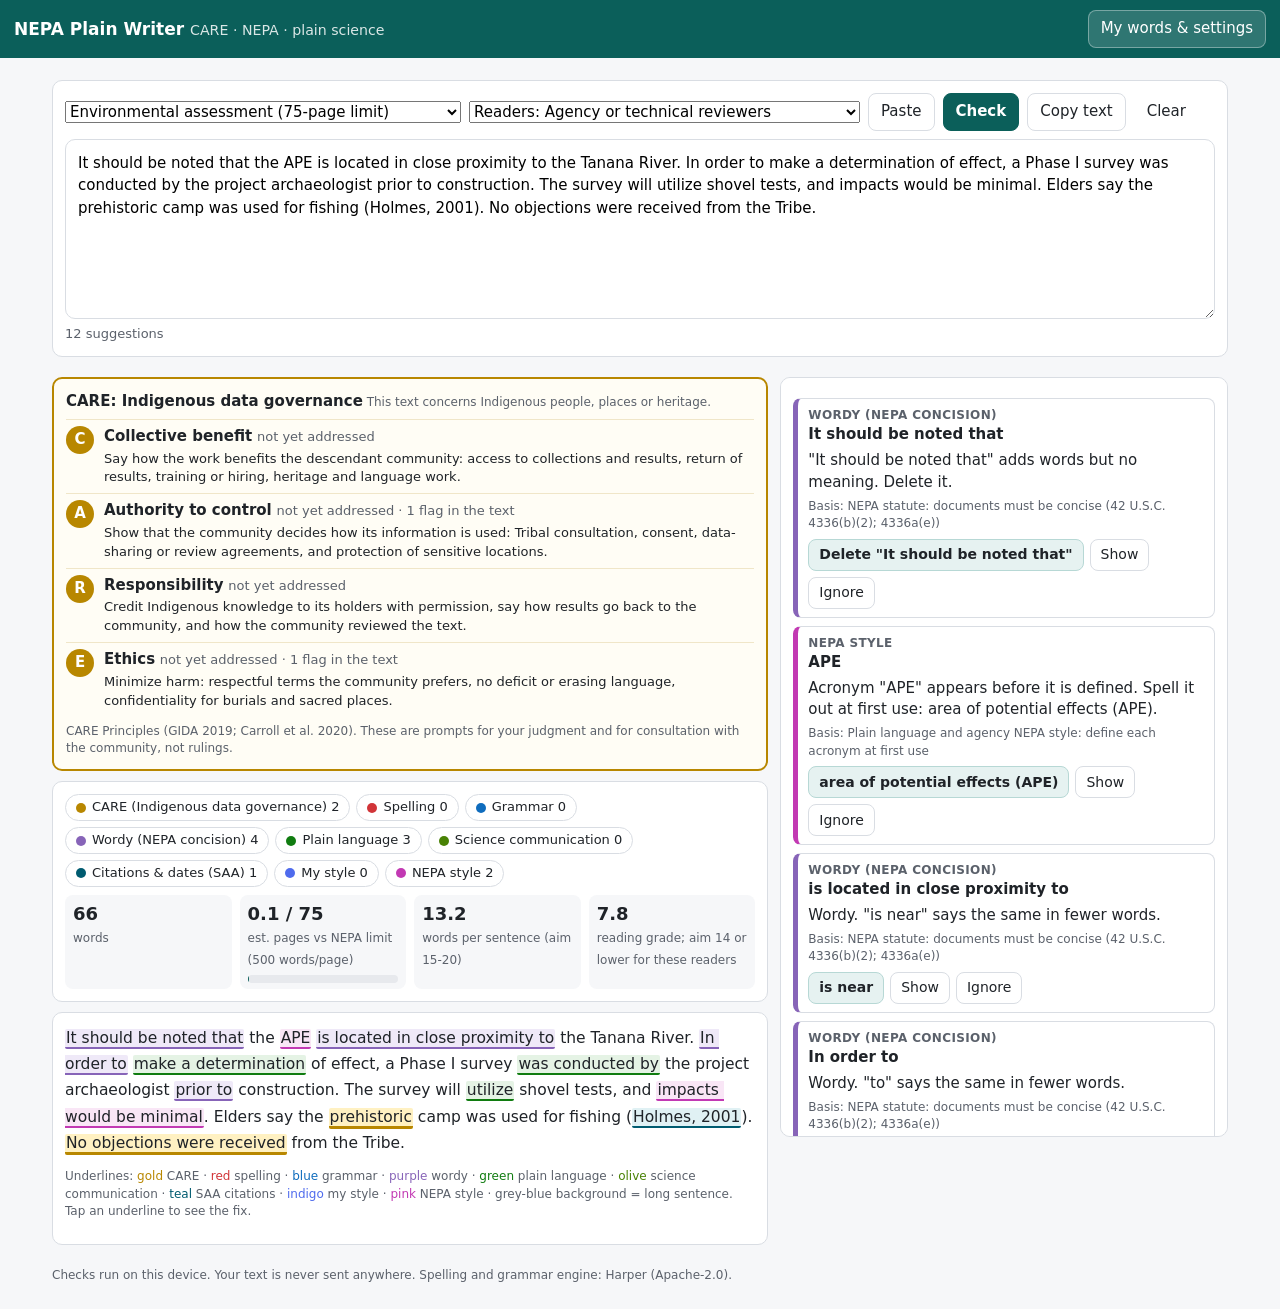
==== index.html @ 9dd6e80f "Add files via upload" ====
<!doctype html>
<html lang="en">
<head>
<meta charset="utf-8">
<meta name="viewport" content="width=device-width, initial-scale=1, viewport-fit=cover">
<title>NEPA Plain Writer</title>
<meta name="description" content="Spelling, grammar and NEPA plain-language checker">
<meta name="theme-color" content="#0b5f5a">
<link rel="manifest" href="manifest.webmanifest">
<link rel="icon" href="icons/icon-64.png">
<link rel="apple-touch-icon" href="icons/icon-192.png">
<meta name="apple-mobile-web-app-capable" content="yes">
<meta name="apple-mobile-web-app-title" content="NEPA Writer">
<link rel="stylesheet" href="css/app.css">
</head>
<body>
<header class="bar">
  <h1>NEPA Plain Writer <small>CARE · NEPA · plain science</small></h1>
  <button id="gear" title="Settings and my Grammarly words">My words &amp; settings</button>
</header>
<div class="wrap">
  <div id="settings" class="card settings hidden"><div id="settingsBody"></div></div>
  <div class="card">
    <div class="row" style="margin-bottom:8px">
      <select id="doctype" aria-label="Document type"></select>
      <select id="audience" aria-label="Who is reading"></select>
      <button id="paste">Paste</button>
      <button id="check" class="primary">Check</button>
      <button id="copy">Copy text</button>
      <button id="clear" class="ghost">Clear</button>
    </div>
    <textarea id="input" spellcheck="false" placeholder="Type here, or copy text from any program and press Paste.">It should be noted that the APE is located in close proximity to the Tanana River. In order to make a determination of effect, a Phase I survey was conducted by the project archaeologist prior to construction. The survey will utilize shovel tests, and impacts would be minimal. Elders say the prehistoric camp was used for fishing (Holmes, 2001). No objections were received from the Tribe.</textarea>
    <div id="status" class="status"></div>
  </div>
  <div class="grid">
    <div>
      <div class="card care" id="care"></div>
      <div class="card" id="summary"></div>
      <div class="card"><div id="review"></div>
        <p class="legend">Underlines: <span style="color:var(--care)">gold</span> CARE · <span style="color:var(--spelling)">red</span> spelling · <span style="color:var(--grammar)">blue</span> grammar · <span style="color:var(--concise)">purple</span> wordy · <span style="color:var(--plain)">green</span> plain language · <span style="color:var(--scicomm)">olive</span> science communication · <span style="color:var(--cite)">teal</span> SAA citations · <span style="color:var(--voice)">indigo</span> my style · <span style="color:var(--nepa)">pink</span> NEPA style · grey-blue background = long sentence. Tap an underline to see the fix.</p>
      </div>
    </div>
    <div class="card" id="list"></div>
  </div>
  <p class="legend">Checks run on this device. Your text is never sent anywhere. Spelling and grammar engine: Harper (Apache-2.0).</p>
</div>
<script type="module" src="js/app.js"></script>
</body>
</html>
---- css/app.css ----
:root{--care:#b88700;--scicomm:#498205;--cite:#005b70;--voice:#4f6bed;--bg:#f6f7f9;--card:#fff;--ink:#1f2328;--muted:#5b616b;--line:#d9dde3;--accent:#0b5f5a;--accent2:#e6f2f1;
--spelling:#d13438;--grammar:#0f6cbd;--concise:#8764b8;--plain:#107c10;--nepa:#c239b3;--personal:#ca5010;}
*{box-sizing:border-box}
html,body{margin:0;background:var(--bg);color:var(--ink);font:15px/1.45 "Segoe UI",system-ui,-apple-system,Roboto,Arial,sans-serif}
header.bar{display:flex;align-items:center;gap:10px;padding:10px 14px;background:var(--accent);color:#fff;position:sticky;top:0;z-index:5}
header.bar h1{font-size:17px;margin:0;font-weight:600;flex:1}
header.bar small{opacity:.85;font-weight:400}
button,select,input,textarea{font:inherit}
button{border:1px solid var(--line);background:#fff;color:var(--ink);border-radius:8px;padding:7px 12px;cursor:pointer;min-height:36px}
button.primary{background:var(--accent);border-color:var(--accent);color:#fff;font-weight:600}
button.ghost{background:transparent;border-color:transparent;color:inherit}
header.bar button{background:rgba(255,255,255,.15);border-color:rgba(255,255,255,.35);color:#fff}
button:disabled{opacity:.5;cursor:default}
.wrap{max-width:1200px;margin:0 auto;padding:12px}
.row{display:flex;flex-wrap:wrap;gap:8px;align-items:center}
.card{background:var(--card);border:1px solid var(--line);border-radius:10px;padding:12px;margin:10px 0}
textarea#input{width:100%;min-height:180px;resize:vertical;border:1px solid var(--line);border-radius:10px;padding:12px;background:#fff;line-height:1.5}
.status{color:var(--muted);font-size:13px;min-height:18px}
.grid{display:grid;grid-template-columns:1fr;gap:12px}
@media(min-width:900px){.grid{grid-template-columns:minmax(0,1.6fr) minmax(300px,1fr)}}
#review{white-space:pre-wrap;line-height:1.7;font-size:15.5px;min-height:60px}
mark{background:transparent;color:inherit;border-bottom:2.5px solid;cursor:pointer;padding:0 1px;border-radius:2px}
mark.k-spelling{border-color:var(--spelling);background:#fde7e8}
mark.k-grammar{border-color:var(--grammar);background:#e3eefa}
mark.k-concise{border-color:var(--concise);background:#efe9f8}
mark.k-plain{border-color:var(--plain);background:#e5f3e5}
mark.k-nepa{border-color:var(--nepa);background:#f9e6f6}
mark.k-personal{border-color:var(--personal);background:#fcebdf}
mark.active{outline:2px solid var(--ink)}
.long{background:#eef2f7}
mark.k-care{border-color:var(--care);background:#fff1c2;border-bottom-width:3px}
mark.k-scicomm{border-color:var(--scicomm);background:#eaf3dc}
mark.k-cite{border-color:var(--cite);background:#e0f1f4}
mark.k-voice{border-color:var(--voice);background:#e8ebfa}
.issue.k-care{border-left-color:var(--care);background:#fffbef}.issue.k-scicomm{border-left-color:var(--scicomm)}
.issue.k-cite{border-left-color:var(--cite)}.issue.k-voice{border-left-color:var(--voice)}
.care{border:2px solid var(--care);background:#fffdf5}
.care-head{margin-bottom:6px}
.care-row{display:flex;gap:10px;align-items:flex-start;padding:6px 0;border-top:1px solid #f0e6c8}
.care-row.ok .care-letter{background:#107c10}
.care-letter{flex:none;width:28px;height:28px;border-radius:50%;background:var(--care);color:#fff;font-weight:700;display:flex;align-items:center;justify-content:center}
.care-state{font-size:13px;color:var(--muted)}
.care-ask{font-size:13px;margin-top:2px}
.stat.warn b{color:var(--spelling)}
.chips{display:flex;flex-wrap:wrap;gap:6px}
.chip{display:inline-flex;align-items:center;gap:6px;border:1px solid var(--line);border-radius:999px;padding:3px 10px;font-size:13px;background:#fff;cursor:pointer;user-select:none}
.chip .dot{width:10px;height:10px;border-radius:50%}
.chip.off{opacity:.45;text-decoration:line-through}
.stats{display:grid;grid-template-columns:repeat(auto-fit,minmax(120px,1fr));gap:8px;margin-top:8px}
.stat{background:var(--bg);border-radius:8px;padding:6px 8px}
.stat b{display:block;font-size:18px}
.stat span{font-size:12px;color:var(--muted)}
.meter{height:8px;border-radius:6px;background:#e7e9ed;overflow:hidden;margin-top:4px}
.meter i{display:block;height:100%;background:var(--accent)}
.meter.over i{background:var(--spelling)}
.issue{border:1px solid var(--line);border-left:5px solid var(--muted);border-radius:8px;padding:8px 10px;margin:8px 0;background:#fff}
.issue.k-spelling{border-left-color:var(--spelling)}.issue.k-grammar{border-left-color:var(--grammar)}
.issue.k-concise{border-left-color:var(--concise)}.issue.k-plain{border-left-color:var(--plain)}
.issue.k-nepa{border-left-color:var(--nepa)}.issue.k-personal{border-left-color:var(--personal)}
.issue.sel{box-shadow:0 0 0 2px var(--accent)}
.issue .kind{font-size:12px;font-weight:600;text-transform:uppercase;letter-spacing:.03em;color:var(--muted)}
.issue .prob{font-weight:600;word-break:break-word}
.issue .prob.longtext{font-weight:400;font-style:italic;color:var(--muted);max-height:4.5em;overflow:hidden}
.issue .msg{margin:4px 0}
.issue .src{font-size:12px;color:var(--muted)}
.issue .acts{display:flex;flex-wrap:wrap;gap:6px;margin-top:6px}
.issue .acts button{min-height:32px;padding:4px 10px;font-size:14px}
.issue .acts button.fix{background:var(--accent2);border-color:#b7d8d5;font-weight:600}
@media(min-width:900px){#list{max-height:calc(100vh - 140px);overflow:auto}}
.settings label{display:block;margin:8px 0 4px;font-weight:600}
.settings textarea{width:100%;min-height:90px;border:1px solid var(--line);border-radius:8px;padding:8px}
.settings input[type=number]{width:90px}
.wordlist{max-height:160px;overflow:auto;border:1px solid var(--line);border-radius:8px;padding:6px;font-size:13px;background:var(--bg)}
.wordlist span{display:inline-block;margin:2px;padding:1px 6px;border-radius:6px;background:#fff;border:1px solid var(--line)}
.wordlist span b{cursor:pointer;color:var(--spelling);margin-left:4px}
.hidden{display:none!important}
.legend{font-size:12px;color:var(--muted)}
.toast{position:fixed;left:50%;bottom:18px;transform:translateX(-50%);background:#1f2328;color:#fff;padding:8px 14px;border-radius:8px;font-size:14px;z-index:20}
body.pane .wrap{padding:8px}
body.pane header.bar h1{font-size:15px}
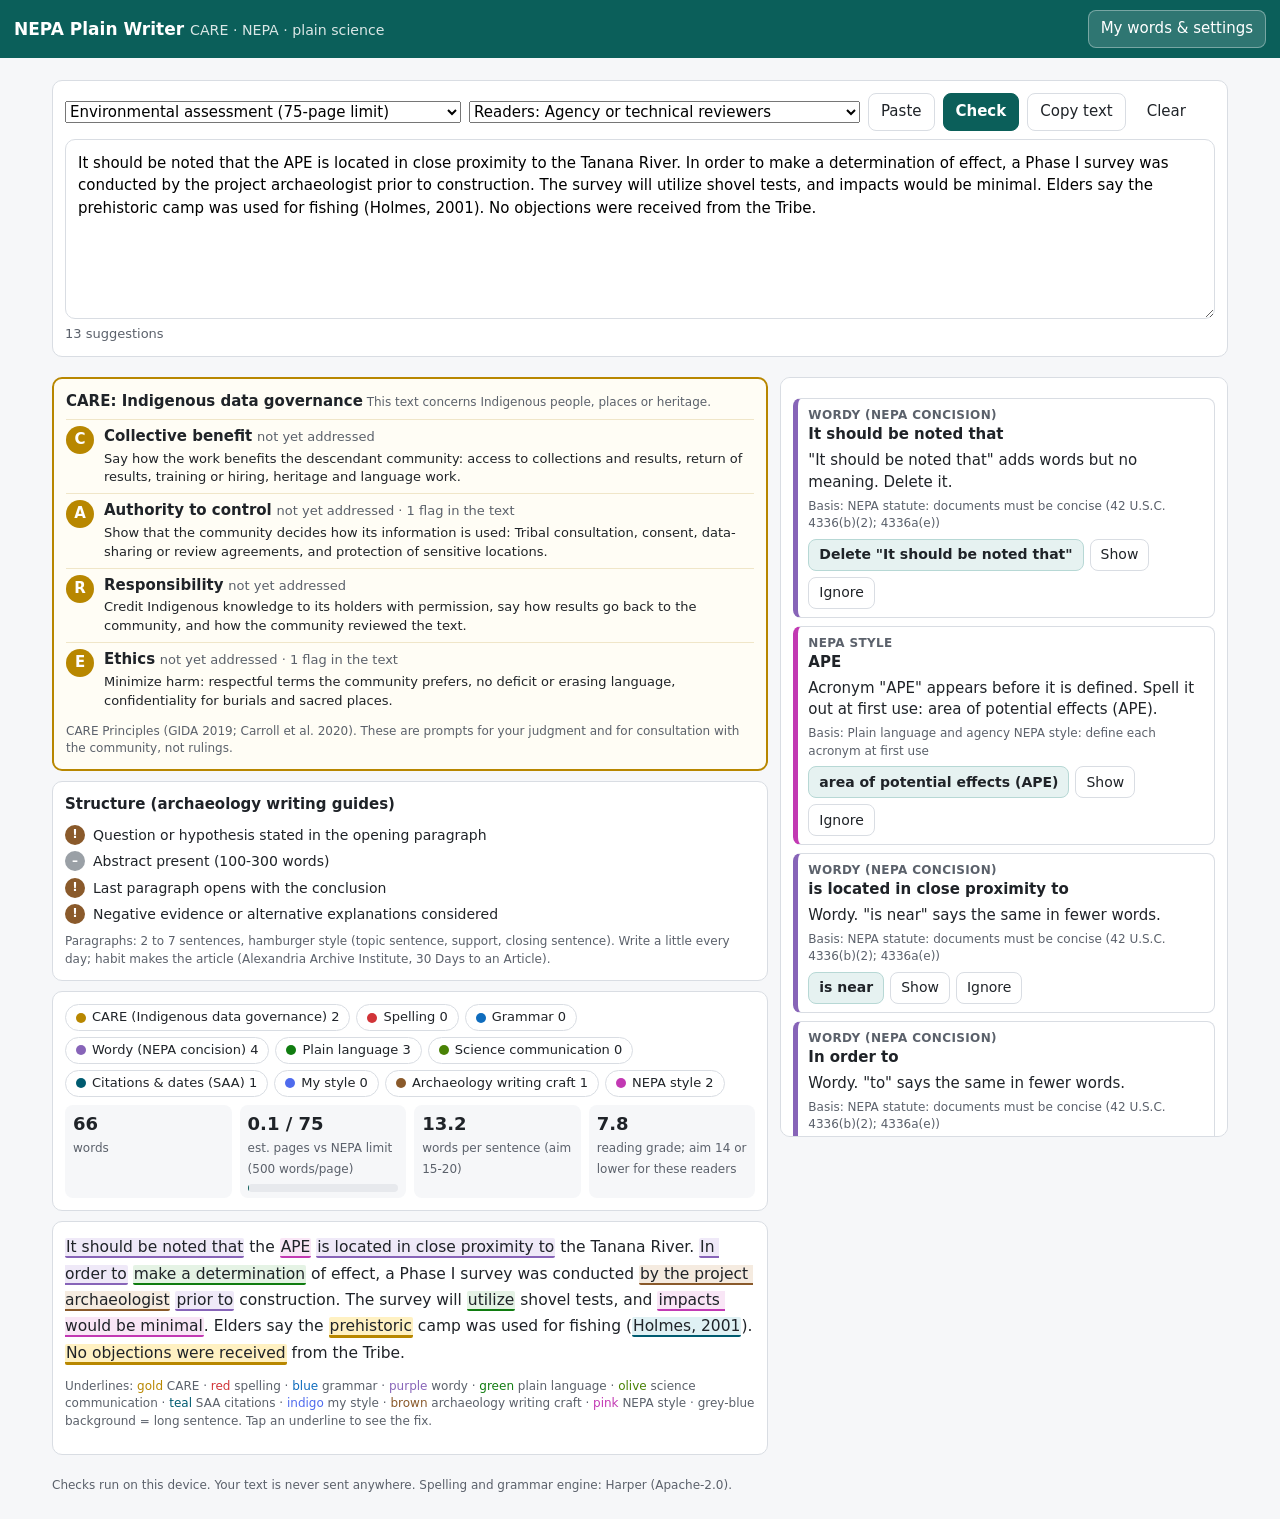
==== commit 579c535d: "Add files via upload" ====
--- a/index.html
+++ b/index.html
@@ -35,9 +35,10 @@
   <div class="grid">
     <div>
       <div class="card care" id="care"></div>
+      <div class="card" id="craft"></div>
       <div class="card" id="summary"></div>
       <div class="card"><div id="review"></div>
-        <p class="legend">Underlines: <span style="color:var(--care)">gold</span> CARE · <span style="color:var(--spelling)">red</span> spelling · <span style="color:var(--grammar)">blue</span> grammar · <span style="color:var(--concise)">purple</span> wordy · <span style="color:var(--plain)">green</span> plain language · <span style="color:var(--scicomm)">olive</span> science communication · <span style="color:var(--cite)">teal</span> SAA citations · <span style="color:var(--voice)">indigo</span> my style · <span style="color:var(--nepa)">pink</span> NEPA style · grey-blue background = long sentence. Tap an underline to see the fix.</p>
+        <p class="legend">Underlines: <span style="color:var(--care)">gold</span> CARE · <span style="color:var(--spelling)">red</span> spelling · <span style="color:var(--grammar)">blue</span> grammar · <span style="color:var(--concise)">purple</span> wordy · <span style="color:var(--plain)">green</span> plain language · <span style="color:var(--scicomm)">olive</span> science communication · <span style="color:var(--cite)">teal</span> SAA citations · <span style="color:var(--voice)">indigo</span> my style · <span style="color:var(--craft)">brown</span> archaeology writing craft · <span style="color:var(--nepa)">pink</span> NEPA style · grey-blue background = long sentence. Tap an underline to see the fix.</p>
       </div>
     </div>
     <div class="card" id="list"></div>
--- a/css/app.css
+++ b/css/app.css
@@ -1,4 +1,4 @@
-:root{--care:#b88700;--scicomm:#498205;--cite:#005b70;--voice:#4f6bed;--bg:#f6f7f9;--card:#fff;--ink:#1f2328;--muted:#5b616b;--line:#d9dde3;--accent:#0b5f5a;--accent2:#e6f2f1;
+:root{--craft:#8a5a2b;--care:#b88700;--scicomm:#498205;--cite:#005b70;--voice:#4f6bed;--bg:#f6f7f9;--card:#fff;--ink:#1f2328;--muted:#5b616b;--line:#d9dde3;--accent:#0b5f5a;--accent2:#e6f2f1;
 --spelling:#d13438;--grammar:#0f6cbd;--concise:#8764b8;--plain:#107c10;--nepa:#c239b3;--personal:#ca5010;}
 *{box-sizing:border-box}
 html,body{margin:0;background:var(--bg);color:var(--ink);font:15px/1.45 "Segoe UI",system-ui,-apple-system,Roboto,Arial,sans-serif}
@@ -42,6 +42,11 @@
 .care-state{font-size:13px;color:var(--muted)}
 .care-ask{font-size:13px;margin-top:2px}
 .stat.warn b{color:var(--spelling)}
+mark.k-craft{border-color:var(--craft);background:#f5ebe0}
+.issue.k-craft{border-left-color:var(--craft)}
+.craft-row{display:flex;gap:8px;align-items:flex-start;padding:3px 0;font-size:14px}
+.craft-mark{flex:none;width:20px;height:20px;border-radius:50%;background:var(--craft);color:#fff;font-weight:700;font-size:12px;display:flex;align-items:center;justify-content:center}
+.craft-row.ok .craft-mark{background:#107c10}.craft-row.opt .craft-mark{background:#9aa0a6}
 .chips{display:flex;flex-wrap:wrap;gap:6px}
 .chip{display:inline-flex;align-items:center;gap:6px;border:1px solid var(--line);border-radius:999px;padding:3px 10px;font-size:13px;background:#fff;cursor:pointer;user-select:none}
 .chip .dot{width:10px;height:10px;border-radius:50%}
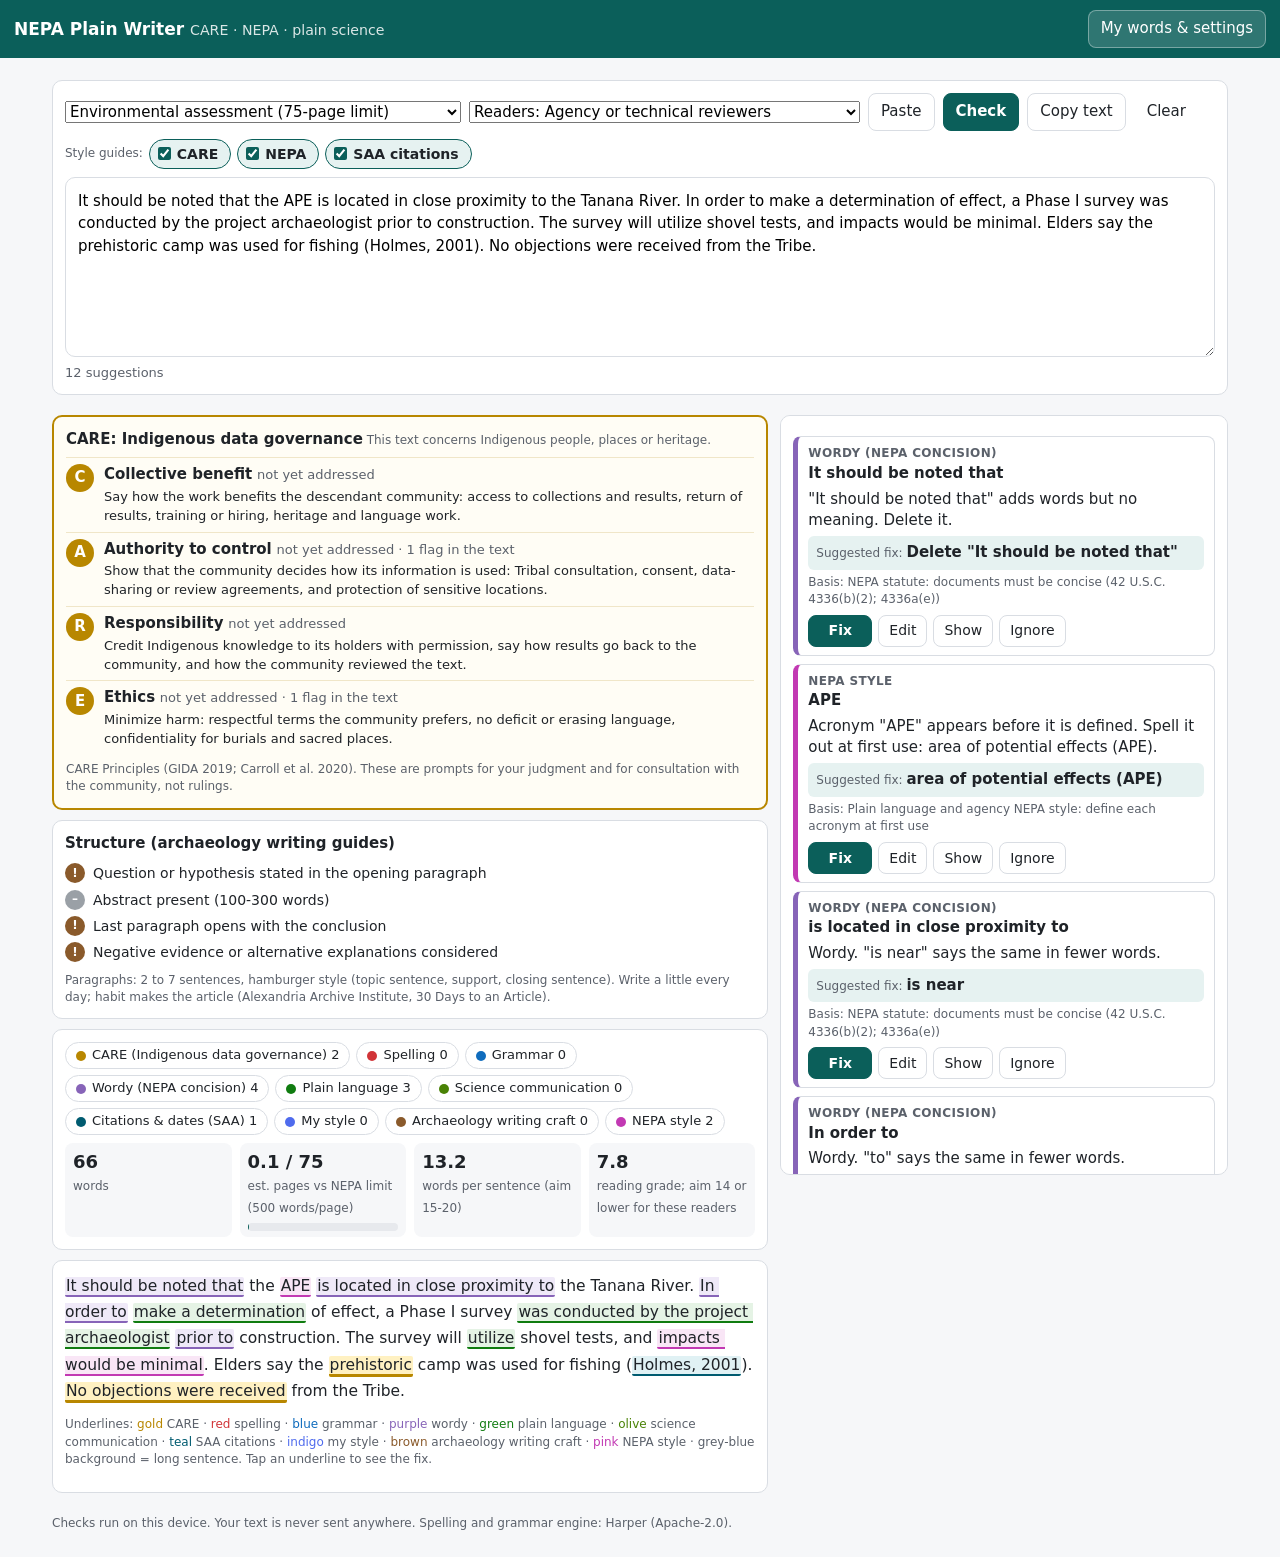
==== commit 0b463746: "Add files via upload" ====
--- a/index.html
+++ b/index.html
@@ -29,6 +29,7 @@
       <button id="copy">Copy text</button>
       <button id="clear" class="ghost">Clear</button>
     </div>
+    <div id="guides" class="guides"></div>
     <textarea id="input" spellcheck="false" placeholder="Type here, or copy text from any program and press Paste.">It should be noted that the APE is located in close proximity to the Tanana River. In order to make a determination of effect, a Phase I survey was conducted by the project archaeologist prior to construction. The survey will utilize shovel tests, and impacts would be minimal. Elders say the prehistoric camp was used for fishing (Holmes, 2001). No objections were received from the Tribe.</textarea>
     <div id="status" class="status"></div>
   </div>
--- a/css/app.css
+++ b/css/app.css
@@ -42,6 +42,10 @@
 .care-state{font-size:13px;color:var(--muted)}
 .care-ask{font-size:13px;margin-top:2px}
 .stat.warn b{color:var(--spelling)}
+.guides{display:flex;flex-wrap:wrap;gap:6px;align-items:center;margin:2px 0 8px}
+.guide-toggle{display:inline-flex;align-items:center;gap:6px;border:1px solid var(--line);border-radius:999px;padding:4px 12px 4px 8px;background:#fff;cursor:pointer;font-size:14px;user-select:none}
+.guide-toggle.on{border-color:var(--accent);background:var(--accent2);font-weight:600}
+.guide-toggle input{margin:0;accent-color:var(--accent)}
 mark.k-craft{border-color:var(--craft);background:#f5ebe0}
 .issue.k-craft{border-left-color:var(--craft)}
 .craft-row{display:flex;gap:8px;align-items:flex-start;padding:3px 0;font-size:14px}
@@ -83,3 +87,9 @@
 .toast{position:fixed;left:50%;bottom:18px;transform:translateX(-50%);background:#1f2328;color:#fff;padding:8px 14px;border-radius:8px;font-size:14px;z-index:20}
 body.pane .wrap{padding:8px}
 body.pane header.bar h1{font-size:15px}
+
+.issue .suggest{margin:4px 0;padding:6px 8px;border-radius:6px;background:var(--accent2);word-break:break-word}
+.issue .acts button.fix-main{background:var(--accent);border-color:var(--accent);color:#fff;font-weight:700;min-width:64px}
+.issue .acts button.alt{background:#fff;border-color:#b7d8d5;font-size:13px;max-width:100%;white-space:normal;text-align:left}
+.issue .editor{margin-top:8px;padding:8px;border:1px dashed var(--accent);border-radius:8px;background:#fbfdfd}
+.issue .editor textarea{width:100%;min-height:70px;border:1px solid var(--line);border-radius:6px;padding:6px;font:inherit;margin:6px 0}
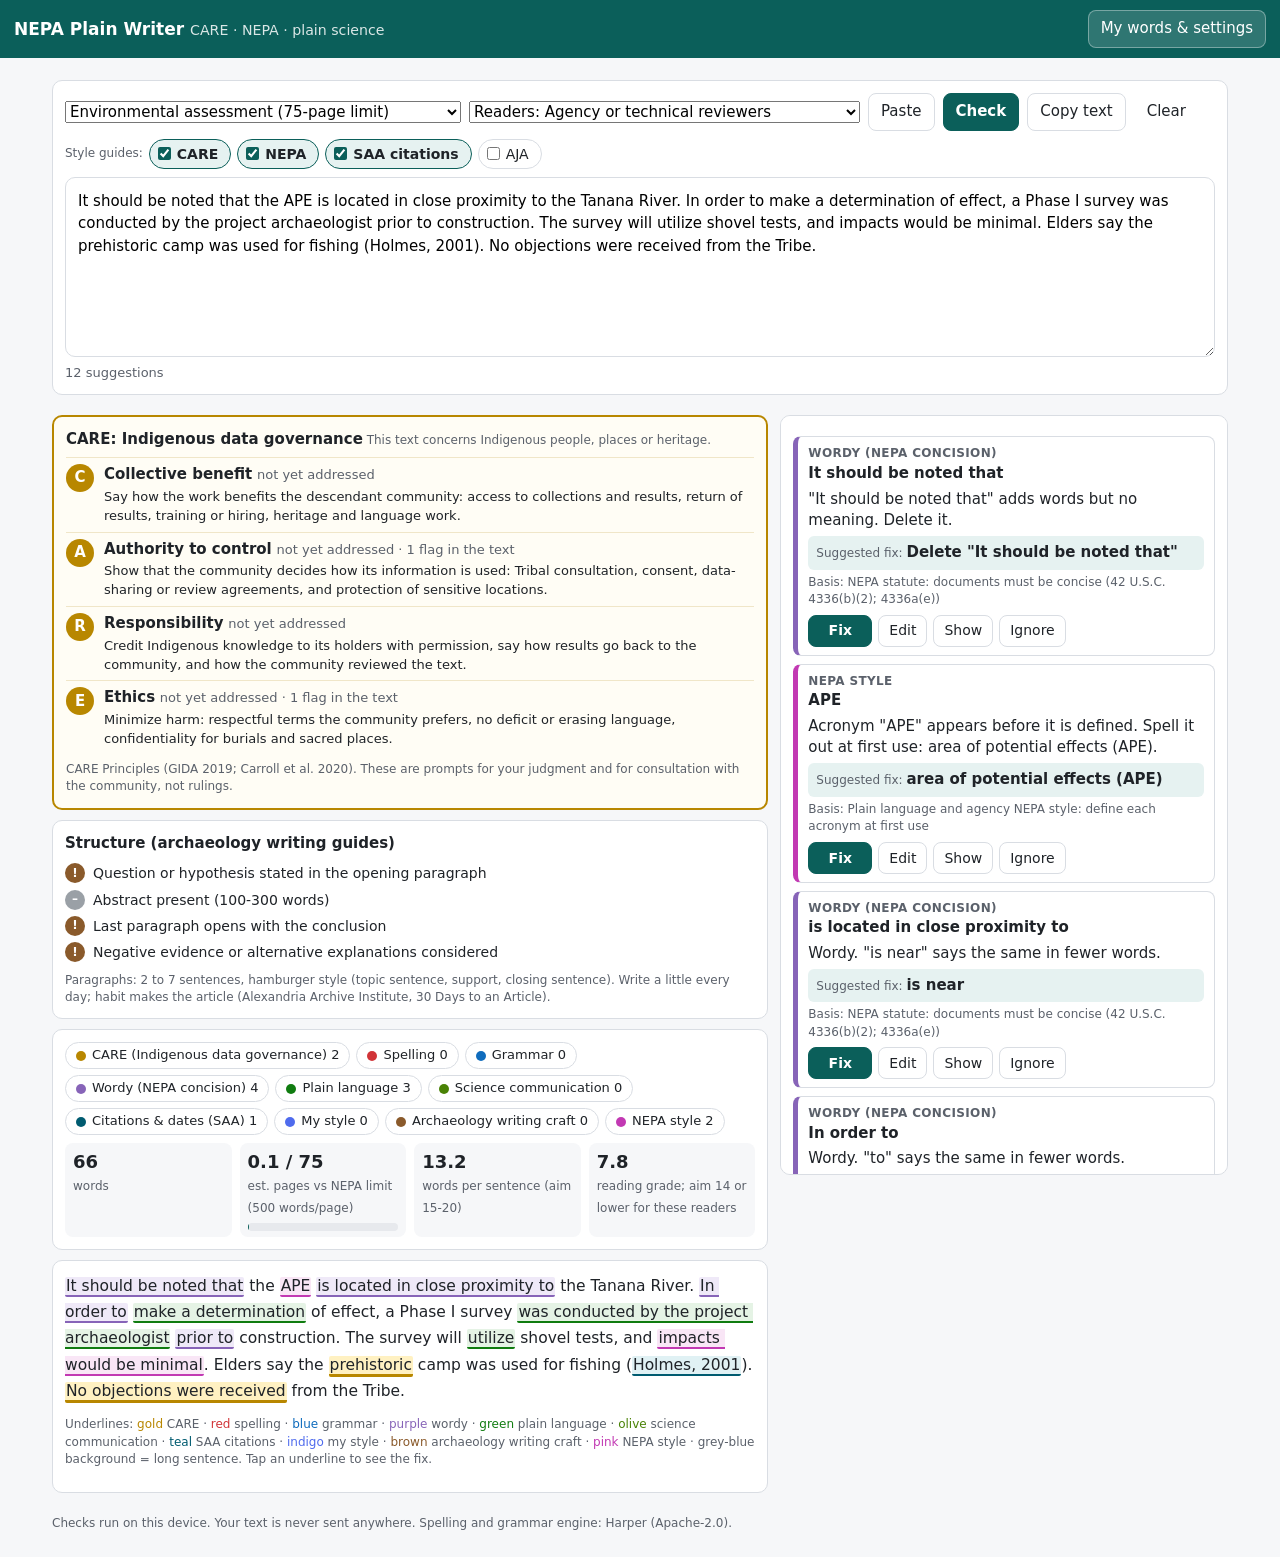
==== commit 004af687: "Add files via upload" ====
--- a/index.html
+++ b/index.html
@@ -37,6 +37,7 @@
     <div>
       <div class="card care" id="care"></div>
       <div class="card" id="craft"></div>
+      <div class="card hidden" id="aja"></div>
       <div class="card" id="summary"></div>
       <div class="card"><div id="review"></div>
         <p class="legend">Underlines: <span style="color:var(--care)">gold</span> CARE · <span style="color:var(--spelling)">red</span> spelling · <span style="color:var(--grammar)">blue</span> grammar · <span style="color:var(--concise)">purple</span> wordy · <span style="color:var(--plain)">green</span> plain language · <span style="color:var(--scicomm)">olive</span> science communication · <span style="color:var(--cite)">teal</span> SAA citations · <span style="color:var(--voice)">indigo</span> my style · <span style="color:var(--craft)">brown</span> archaeology writing craft · <span style="color:var(--nepa)">pink</span> NEPA style · grey-blue background = long sentence. Tap an underline to see the fix.</p>
--- a/css/app.css
+++ b/css/app.css
@@ -46,6 +46,12 @@
 .guide-toggle{display:inline-flex;align-items:center;gap:6px;border:1px solid var(--line);border-radius:999px;padding:4px 12px 4px 8px;background:#fff;cursor:pointer;font-size:14px;user-select:none}
 .guide-toggle.on{border-color:var(--accent);background:var(--accent2);font-weight:600}
 .guide-toggle input{margin:0;accent-color:var(--accent)}
+:root{--aja:#455a64}
+mark.k-aja{border-color:var(--aja);background:#e6ebee}
+.issue.k-aja{border-left-color:var(--aja)}
+.craft-mark.aja-mark{background:var(--aja)}
+.craft-row.ok .craft-mark.aja-mark{background:#107c10}
+#aja select{margin-left:6px;font-size:13px}
 mark.k-craft{border-color:var(--craft);background:#f5ebe0}
 .issue.k-craft{border-left-color:var(--craft)}
 .craft-row{display:flex;gap:8px;align-items:flex-start;padding:3px 0;font-size:14px}
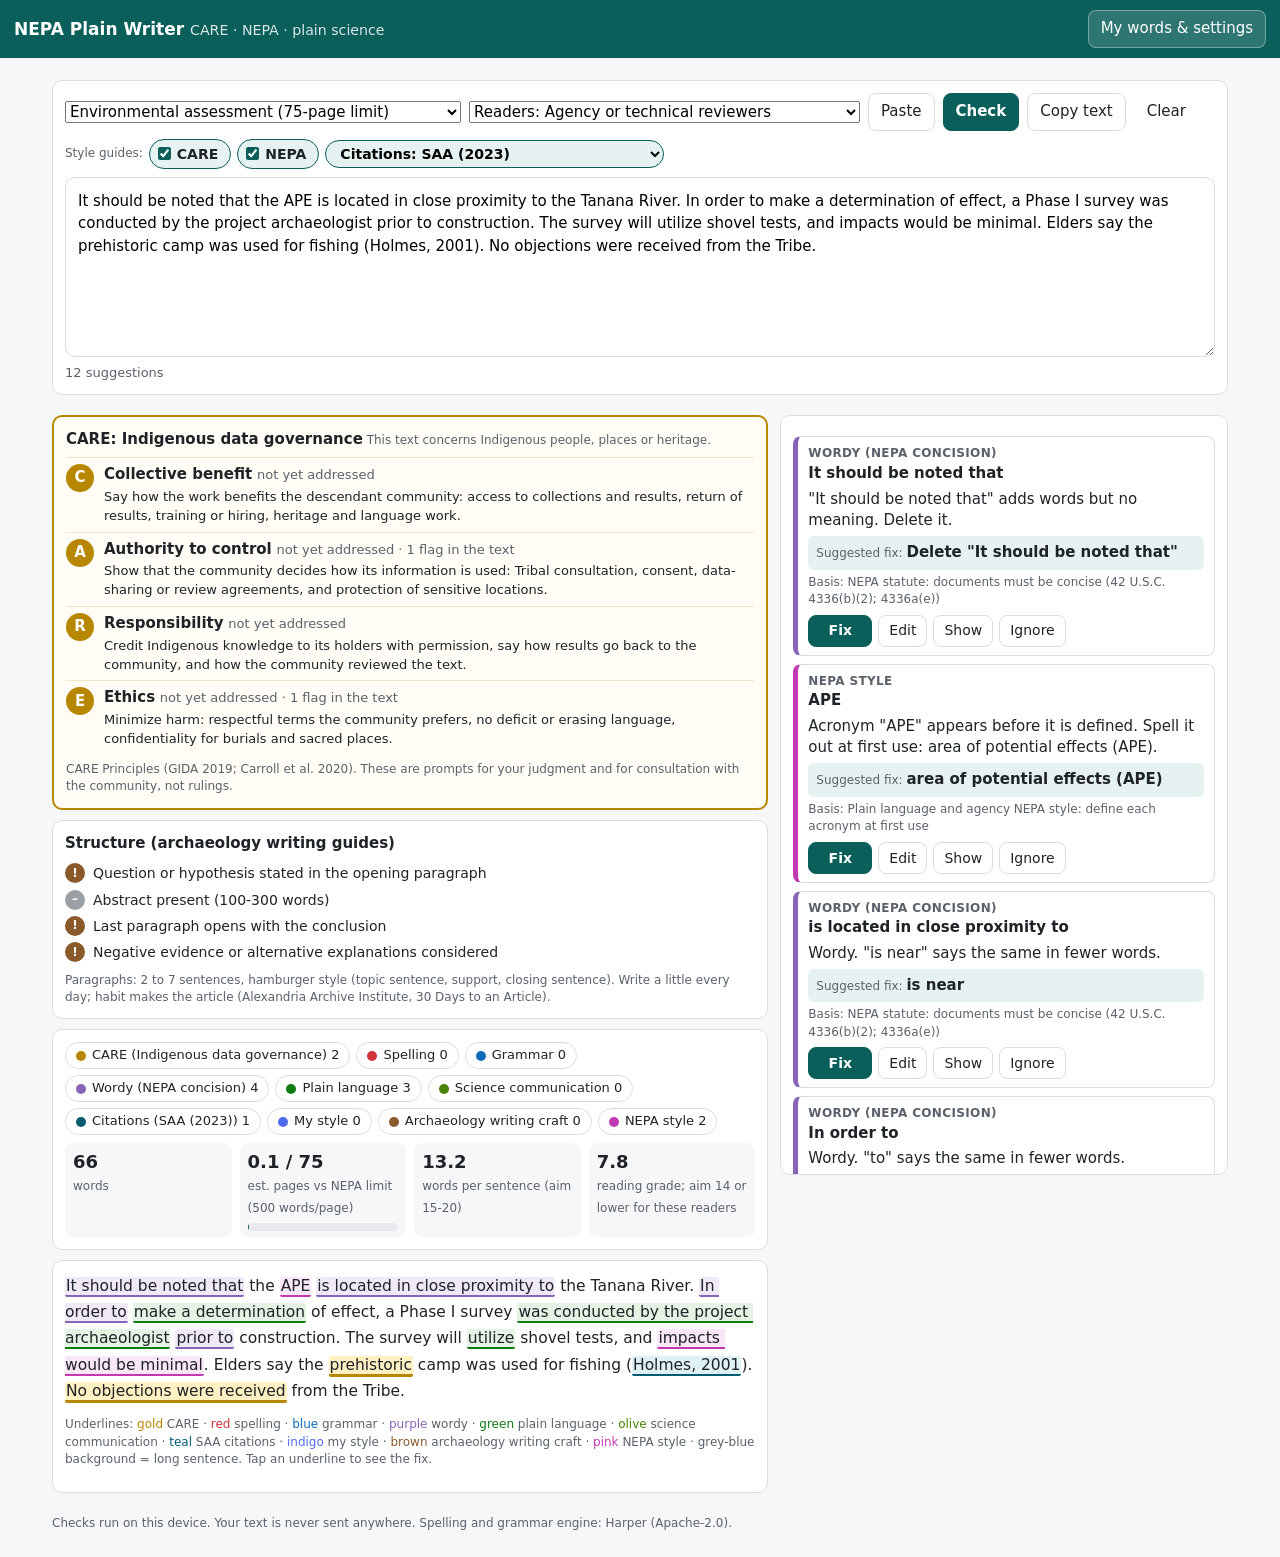
==== commit 8979208f: "Add files via upload" ====
--- a/index.html
+++ b/index.html
@@ -16,7 +16,7 @@
 <body>
 <header class="bar">
   <h1>NEPA Plain Writer <small>CARE · NEPA · plain science</small></h1>
-  <button id="gear" title="Settings and my Grammarly words">My words &amp; settings</button>
+  <button id="gear" title="My words and settings">My words &amp; settings</button>
 </header>
 <div class="wrap">
   <div id="settings" class="card settings hidden"><div id="settingsBody"></div></div>
--- a/css/app.css
+++ b/css/app.css
@@ -52,6 +52,7 @@
 .craft-mark.aja-mark{background:var(--aja)}
 .craft-row.ok .craft-mark.aja-mark{background:#107c10}
 #aja select{margin-left:6px;font-size:13px}
+.guides select.cite-style{border-radius:999px;padding:4px 10px;border:1px solid var(--accent);background:var(--accent2);font-size:14px;font-weight:600}
 mark.k-craft{border-color:var(--craft);background:#f5ebe0}
 .issue.k-craft{border-left-color:var(--craft)}
 .craft-row{display:flex;gap:8px;align-items:flex-start;padding:3px 0;font-size:14px}
